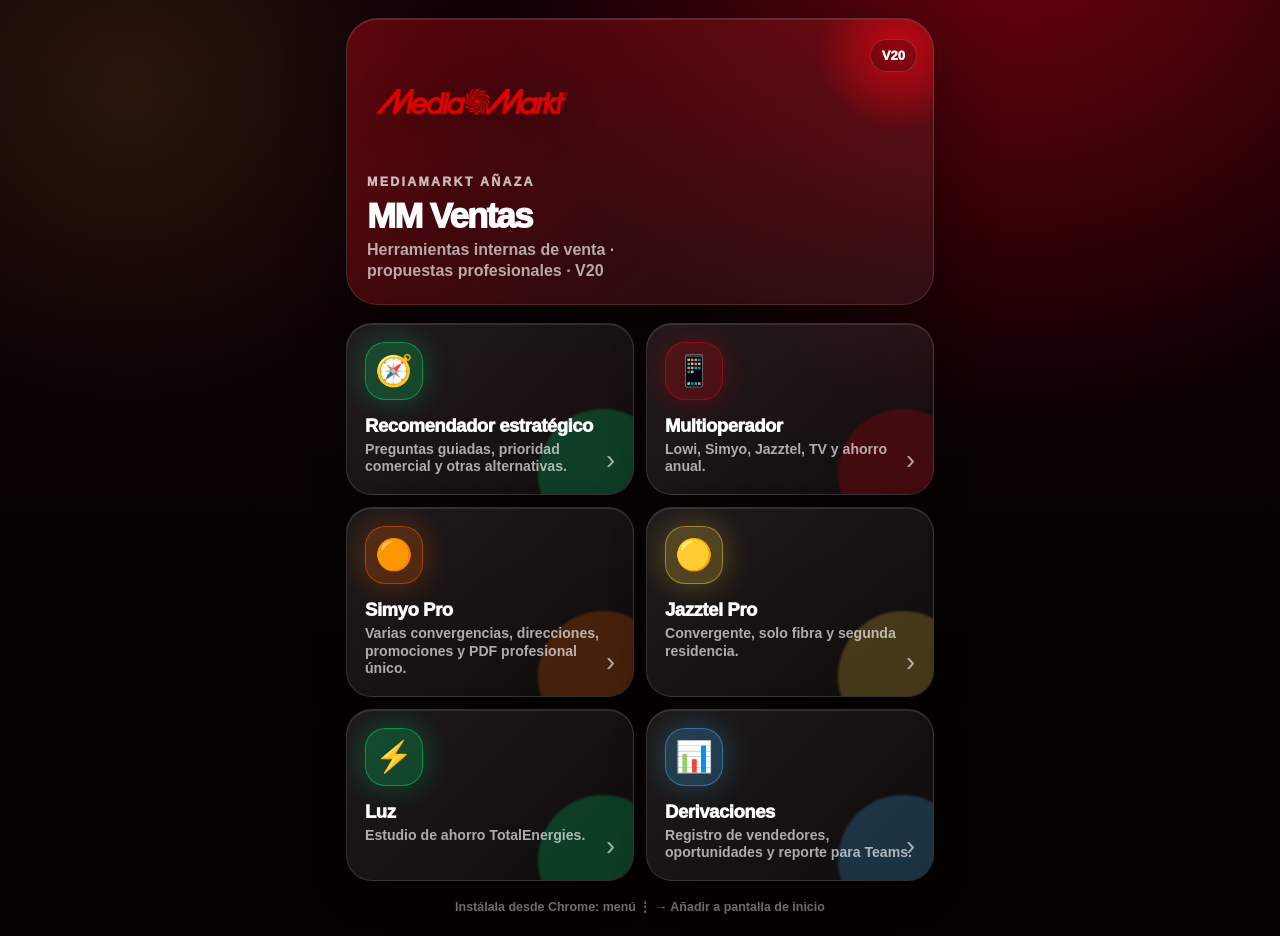
==== index.html @ be8334c9 "Add files via upload" ====
<!DOCTYPE html>
<html lang="es">
<head>
  <meta charset="UTF-8" />
  <meta name="viewport" content="width=device-width, initial-scale=1, viewport-fit=cover, maximum-scale=1, user-scalable=no" />
  <meta name="theme-color" content="#090003" />
  <meta name="mobile-web-app-capable" content="yes" />
  <meta name="apple-mobile-web-app-capable" content="yes" />
  <meta name="apple-mobile-web-app-status-bar-style" content="black-translucent" />
  <title>MM Ventas</title>
  <link rel="manifest" href="manifest.webmanifest">
  <link rel="icon" href="assets/icon.svg" type="image/svg+xml">
  <style>
    :root{--bg:#070003;--bg2:#170006;--card:rgba(255,255,255,.075);--stroke:rgba(255,255,255,.13);--text:#fff;--dim:rgba(255,255,255,.65);--mm:#e30613;--green:#00e676;--yellow:#ffd23f;--orange:#ff6600;--blue:#00ccff}
    *{box-sizing:border-box}
    html,body{margin:0;min-height:100%;background:#070003;color:var(--text);font-family:Inter,Segoe UI,Roboto,Arial,sans-serif;-webkit-tap-highlight-color:transparent}
    body{background:radial-gradient(circle at 80% -10%,rgba(227,6,19,.45),transparent 36%),radial-gradient(circle at 10% 10%,rgba(255,210,63,.10),transparent 24%),linear-gradient(180deg,#110006,#050001 70%);overflow-x:hidden}
    .app{min-height:100dvh;padding:calc(env(safe-area-inset-top,0px) + 18px) 16px calc(env(safe-area-inset-bottom,0px) + 22px);display:flex;flex-direction:column;gap:18px}
    .hero{position:relative;overflow:hidden;border:1px solid rgba(255,255,255,.12);border-radius:32px;padding:24px 20px 22px;background:linear-gradient(135deg,rgba(227,6,19,.34),rgba(255,255,255,.06));box-shadow:0 20px 60px rgba(0,0,0,.40),inset 0 1px 0 rgba(255,255,255,.12);animation:heroIn .45s cubic-bezier(.2,.9,.2,1) both}
    .hero:before{content:"";position:absolute;right:-50px;top:-55px;width:170px;height:170px;border-radius:50%;background:radial-gradient(circle,rgba(227,6,19,.75),transparent 68%);filter:blur(2px)}
    .kicker{font-size:.78rem;letter-spacing:.18em;text-transform:uppercase;font-weight:950;color:rgba(255,255,255,.72)}
    h1{font-size:2.18rem;line-height:.95;margin:10px 0 8px;font-weight:1000;letter-spacing:-.05em}
    .sub{color:var(--dim);font-weight:750;font-size:1rem;max-width:300px;line-height:1.3}
    .badge{position:absolute;right:16px;top:20px;border:1px solid rgba(255,255,255,.15);background:rgba(0,0,0,.25);border-radius:999px;padding:8px 11px;font-weight:950;font-size:.82rem}
    .grid{display:grid;grid-template-columns:1fr;gap:12px;animation:cardsIn .5s .08s cubic-bezier(.2,.9,.2,1) both}
    .card{position:relative;display:flex;align-items:center;gap:15px;text-decoration:none;color:var(--text);min-height:104px;padding:18px;border-radius:26px;border:1px solid var(--stroke);background:linear-gradient(135deg,rgba(255,255,255,.10),rgba(255,255,255,.045));box-shadow:0 16px 36px rgba(0,0,0,.26),inset 0 1px 0 rgba(255,255,255,.10);overflow:hidden;transform:translateZ(0);transition:transform .18s ease,background .18s ease,border-color .18s ease}
    .card:active{transform:scale(.975)}
    .card:after{content:"";position:absolute;right:-35px;bottom:-45px;width:130px;height:130px;border-radius:50%;background:var(--accent);opacity:.22;filter:blur(1px)}
    .icon{width:58px;height:58px;border-radius:20px;display:flex;align-items:center;justify-content:center;background:color-mix(in srgb,var(--accent),transparent 76%);border:1px solid color-mix(in srgb,var(--accent),transparent 55%);font-size:1.9rem;box-shadow:0 0 30px color-mix(in srgb,var(--accent),transparent 70%);flex:0 0 auto}
    .meta{min-width:0;z-index:1}.title{font-size:1.16rem;font-weight:1000;margin-bottom:4px;letter-spacing:-.025em}.desc{font-size:.88rem;color:var(--dim);font-weight:700;line-height:1.25}.arrow{margin-left:auto;font-size:1.7rem;color:rgba(255,255,255,.62);z-index:1}
    .footer{margin-top:auto;color:rgba(255,255,255,.42);font-size:.78rem;text-align:center;font-weight:700;animation:fadeIn .5s .2s both}
    @media (min-width:680px){.app{max-width:620px;margin:0 auto}.grid{grid-template-columns:1fr 1fr}.card{min-height:135px;align-items:flex-start;flex-direction:column}.arrow{position:absolute;right:18px;bottom:18px}}
    @keyframes heroIn{from{opacity:0;transform:translateY(20px) scale(.98)}to{opacity:1;transform:none}}@keyframes cardsIn{from{opacity:0;transform:translateY(28px)}to{opacity:1;transform:none}}@keyframes fadeIn{from{opacity:0}to{opacity:1}}
  </style>
</head>
<body>
  <main class="app">
    <section class="hero">
      <div class="badge">V20</div>
      <img src="assets/mediamarkt-logo.png" alt="MediaMarkt" style="width:210px;max-width:68%;height:auto;display:block;margin-bottom:14px;filter:drop-shadow(0 8px 18px rgba(0,0,0,.28))">
      <div class="kicker">MediaMarkt Añaza</div><h1>MM Ventas</h1><div class="sub">Herramientas internas de venta · propuestas profesionales · V20</div>
    </section>
    <section class="grid">
      <a class="card" style="--accent:#00e676" href="pages/recomendador.html"><div class="icon">🧭</div><div class="meta"><div class="title">Recomendador estratégico</div><div class="desc">Preguntas guiadas, prioridad comercial y otras alternativas.</div></div><div class="arrow">›</div></a>
      <a class="card" style="--accent:#e30613" href="pages/multi.html"><div class="icon">📱</div><div class="meta"><div class="title">Multioperador</div><div class="desc">Lowi, Simyo, Jazztel, TV y ahorro anual.</div></div><div class="arrow">›</div></a>
      <a class="card" style="--accent:#ff6600" href="pages/simyo.html"><div class="icon">🟠</div><div class="meta"><div class="title">Simyo Pro</div><div class="desc">Varias convergencias, direcciones, promociones y PDF profesional único.</div></div><div class="arrow">›</div></a>
      <a class="card" style="--accent:#ffd23f" href="pages/jazztel.html"><div class="icon">🟡</div><div class="meta"><div class="title">Jazztel Pro</div><div class="desc">Convergente, solo fibra y segunda residencia.</div></div><div class="arrow">›</div></a>
      <a class="card" style="--accent:#00e676" href="pages/luz.html"><div class="icon">⚡</div><div class="meta"><div class="title">Luz</div><div class="desc">Estudio de ahorro TotalEnergies.</div></div><div class="arrow">›</div></a>
      <a class="card" style="--accent:#43b9ff" href="pages/derivaciones.html"><div class="icon">📊</div><div class="meta"><div class="title">Derivaciones</div><div class="desc">Registro de vendedores, oportunidades y reporte para Teams.</div></div><div class="arrow">›</div></a>
    </section>
    <div class="footer install-hint">Instálala desde Chrome: menú ⋮ → Añadir a pantalla de inicio</div>
  </main>
  <script>
    if ('serviceWorker' in navigator) {
      window.addEventListener('load', () => navigator.serviceWorker.register('./service-worker.js').catch(()=>{}));
      if (window.matchMedia('(display-mode: standalone)').matches) document.querySelector('.install-hint')?.remove();
    }
  </script>
</body>
</html>
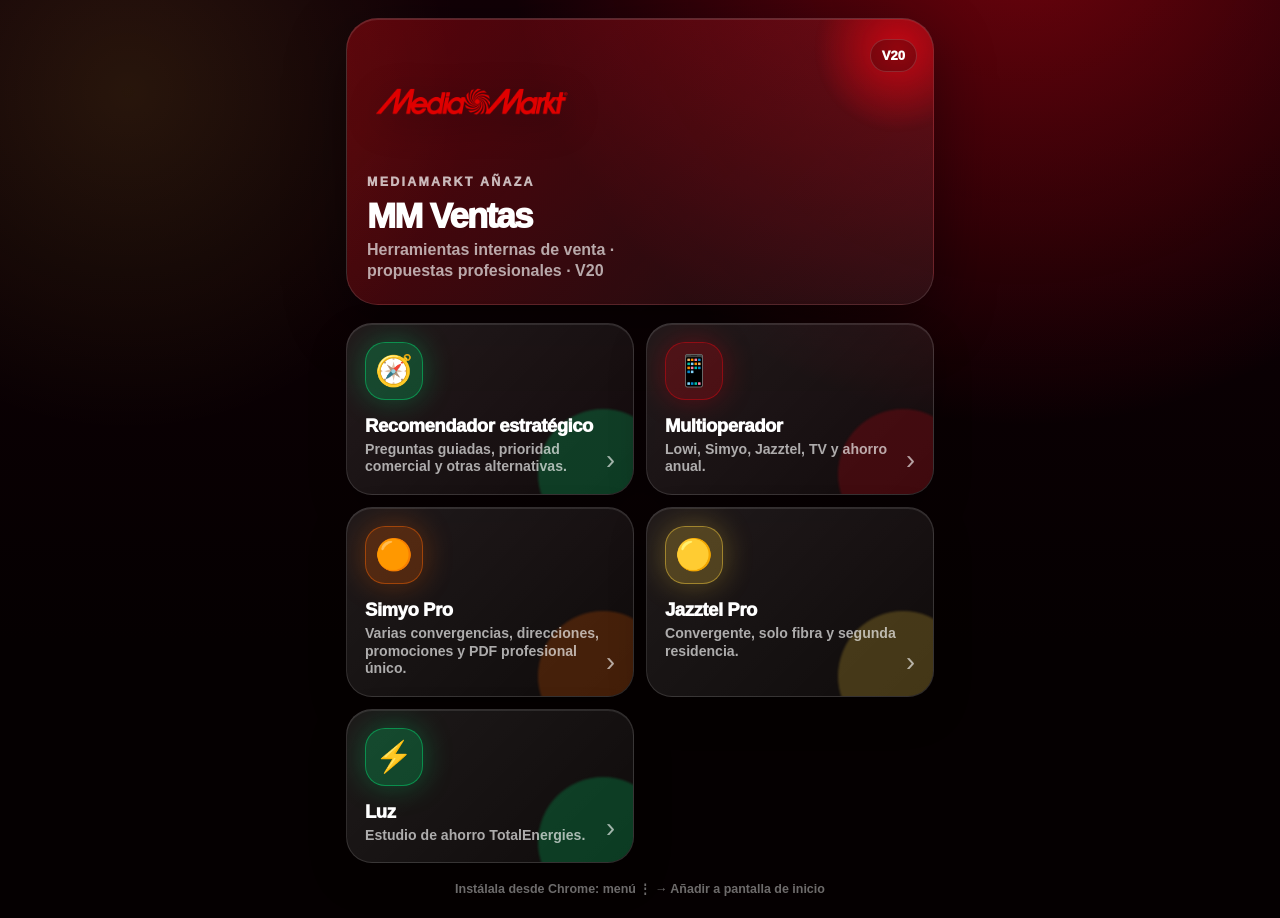
==== commit ae78009e: "Comment out Derivaciones card in index.html Comment out the Derivaciones card in index.html" ====
--- a/index.html
+++ b/index.html
@@ -46,7 +46,7 @@
       <a class="card" style="--accent:#ff6600" href="pages/simyo.html"><div class="icon">🟠</div><div class="meta"><div class="title">Simyo Pro</div><div class="desc">Varias convergencias, direcciones, promociones y PDF profesional único.</div></div><div class="arrow">›</div></a>
       <a class="card" style="--accent:#ffd23f" href="pages/jazztel.html"><div class="icon">🟡</div><div class="meta"><div class="title">Jazztel Pro</div><div class="desc">Convergente, solo fibra y segunda residencia.</div></div><div class="arrow">›</div></a>
       <a class="card" style="--accent:#00e676" href="pages/luz.html"><div class="icon">⚡</div><div class="meta"><div class="title">Luz</div><div class="desc">Estudio de ahorro TotalEnergies.</div></div><div class="arrow">›</div></a>
-      <a class="card" style="--accent:#43b9ff" href="pages/derivaciones.html"><div class="icon">📊</div><div class="meta"><div class="title">Derivaciones</div><div class="desc">Registro de vendedores, oportunidades y reporte para Teams.</div></div><div class="arrow">›</div></a>
+      <!-- <a class="card" style="--accent:#43b9ff" href="pages/derivaciones.html"><div class="icon">📊</div><div class="meta"><div class="title">Derivaciones</div><div class="desc">Registro de vendedores, oportunidades y reporte para Teams.</div></div><div class="arrow">›</div></a>-->
     </section>
     <div class="footer install-hint">Instálala desde Chrome: menú ⋮ → Añadir a pantalla de inicio</div>
   </main>
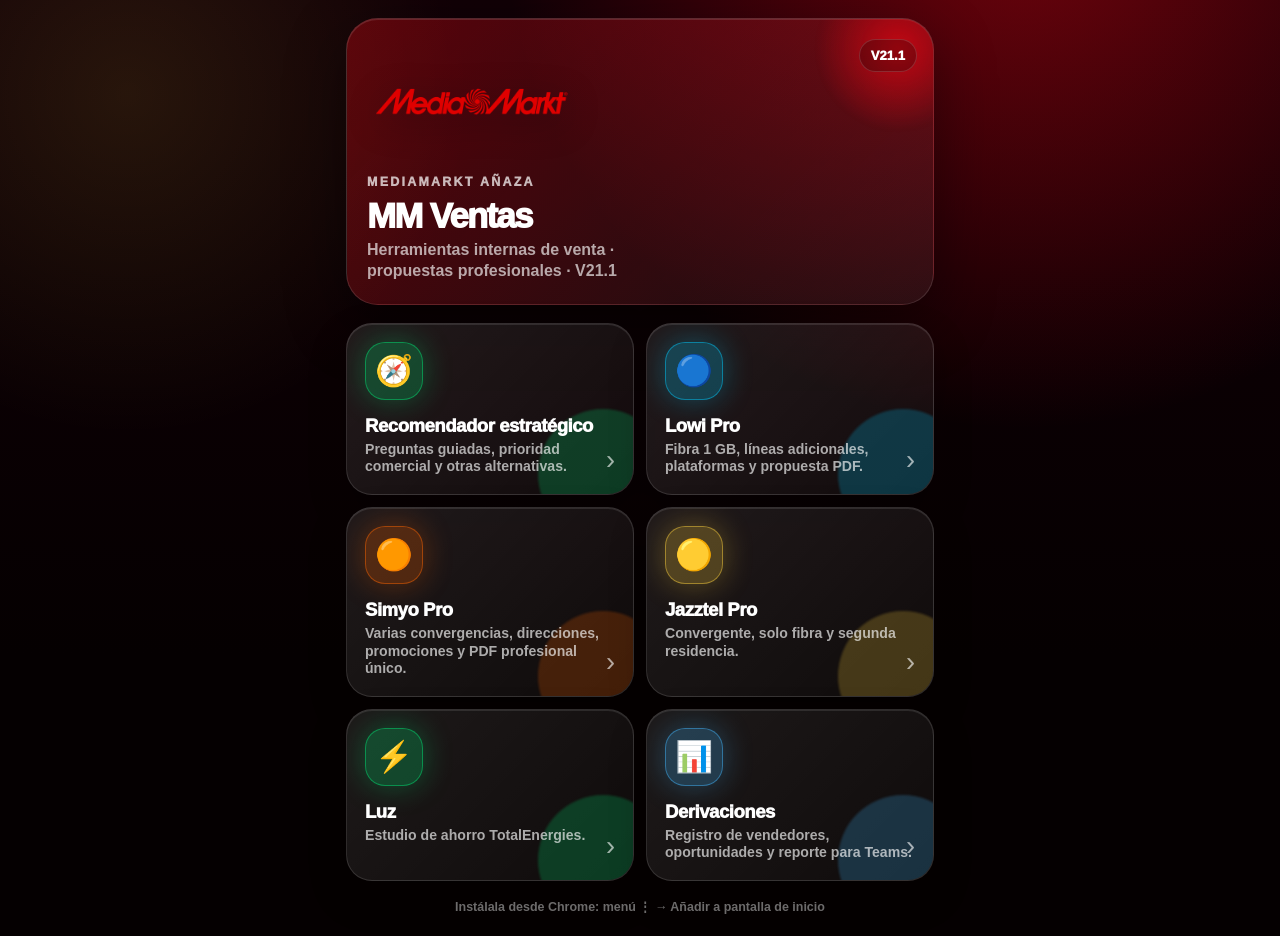
==== commit e437932f: "Add files via upload" ====
--- a/index.html
+++ b/index.html
@@ -36,17 +36,17 @@
 <body>
   <main class="app">
     <section class="hero">
-      <div class="badge">V20</div>
+      <div class="badge">V21.1</div>
       <img src="assets/mediamarkt-logo.png" alt="MediaMarkt" style="width:210px;max-width:68%;height:auto;display:block;margin-bottom:14px;filter:drop-shadow(0 8px 18px rgba(0,0,0,.28))">
-      <div class="kicker">MediaMarkt Añaza</div><h1>MM Ventas</h1><div class="sub">Herramientas internas de venta · propuestas profesionales · V20</div>
+      <div class="kicker">MediaMarkt Añaza</div><h1>MM Ventas</h1><div class="sub">Herramientas internas de venta · propuestas profesionales · V21.1</div>
     </section>
     <section class="grid">
       <a class="card" style="--accent:#00e676" href="pages/recomendador.html"><div class="icon">🧭</div><div class="meta"><div class="title">Recomendador estratégico</div><div class="desc">Preguntas guiadas, prioridad comercial y otras alternativas.</div></div><div class="arrow">›</div></a>
-      <a class="card" style="--accent:#e30613" href="pages/multi.html"><div class="icon">📱</div><div class="meta"><div class="title">Multioperador</div><div class="desc">Lowi, Simyo, Jazztel, TV y ahorro anual.</div></div><div class="arrow">›</div></a>
+      <a class="card" style="--accent:#00ccff" href="pages/lowi.html"><div class="icon">🔵</div><div class="meta"><div class="title">Lowi Pro</div><div class="desc">Fibra 1 GB, líneas adicionales, plataformas y propuesta PDF.</div></div><div class="arrow">›</div></a>
       <a class="card" style="--accent:#ff6600" href="pages/simyo.html"><div class="icon">🟠</div><div class="meta"><div class="title">Simyo Pro</div><div class="desc">Varias convergencias, direcciones, promociones y PDF profesional único.</div></div><div class="arrow">›</div></a>
       <a class="card" style="--accent:#ffd23f" href="pages/jazztel.html"><div class="icon">🟡</div><div class="meta"><div class="title">Jazztel Pro</div><div class="desc">Convergente, solo fibra y segunda residencia.</div></div><div class="arrow">›</div></a>
       <a class="card" style="--accent:#00e676" href="pages/luz.html"><div class="icon">⚡</div><div class="meta"><div class="title">Luz</div><div class="desc">Estudio de ahorro TotalEnergies.</div></div><div class="arrow">›</div></a>
-      <!-- <a class="card" style="--accent:#43b9ff" href="pages/derivaciones.html"><div class="icon">📊</div><div class="meta"><div class="title">Derivaciones</div><div class="desc">Registro de vendedores, oportunidades y reporte para Teams.</div></div><div class="arrow">›</div></a>-->
+      <a class="card" style="--accent:#43b9ff" href="pages/derivaciones.html"><div class="icon">📊</div><div class="meta"><div class="title">Derivaciones</div><div class="desc">Registro de vendedores, oportunidades y reporte para Teams.</div></div><div class="arrow">›</div></a>
     </section>
     <div class="footer install-hint">Instálala desde Chrome: menú ⋮ → Añadir a pantalla de inicio</div>
   </main>
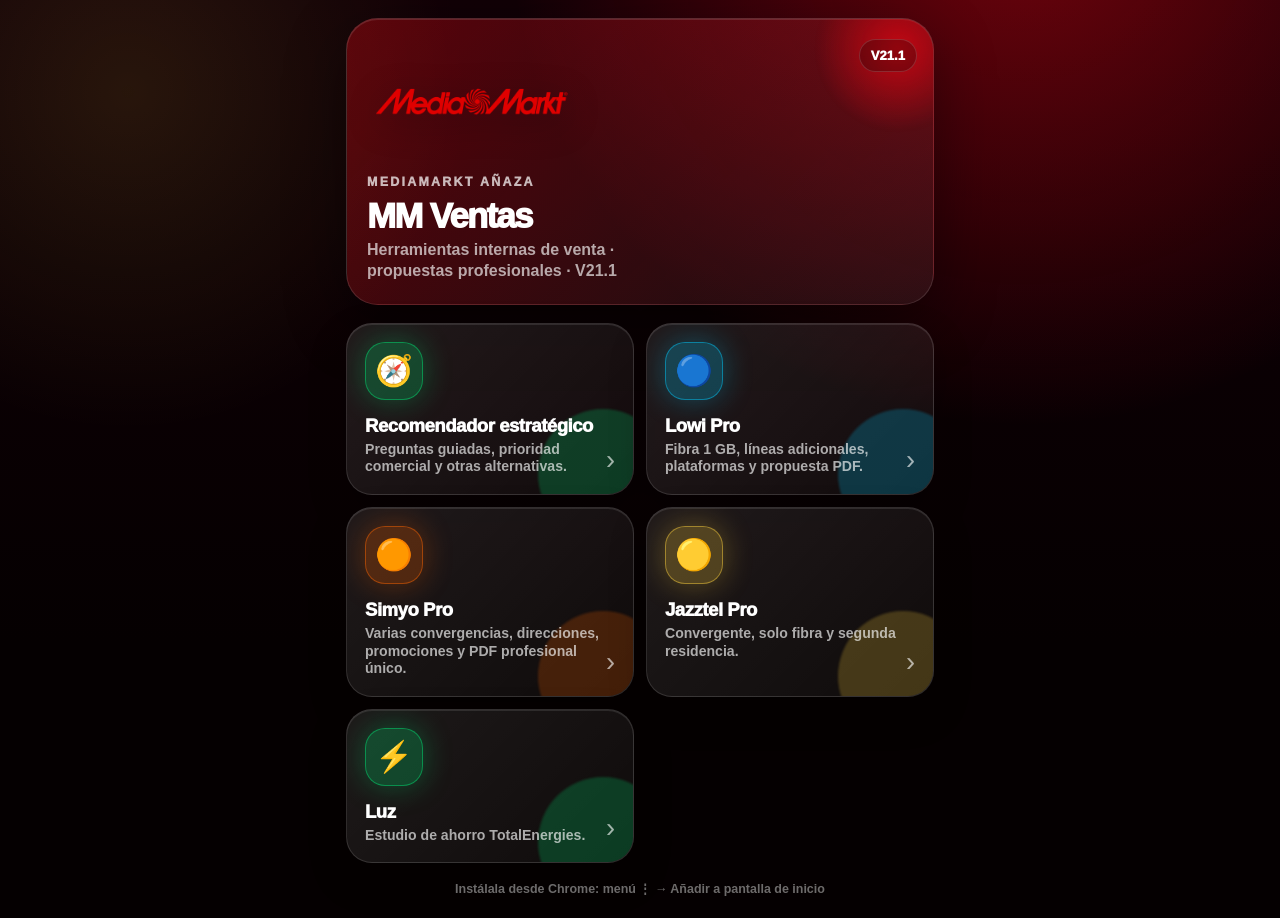
==== commit 005a7b3c: "Comment out Derivaciones card in index.html" ====
--- a/index.html
+++ b/index.html
@@ -46,7 +46,7 @@
       <a class="card" style="--accent:#ff6600" href="pages/simyo.html"><div class="icon">🟠</div><div class="meta"><div class="title">Simyo Pro</div><div class="desc">Varias convergencias, direcciones, promociones y PDF profesional único.</div></div><div class="arrow">›</div></a>
       <a class="card" style="--accent:#ffd23f" href="pages/jazztel.html"><div class="icon">🟡</div><div class="meta"><div class="title">Jazztel Pro</div><div class="desc">Convergente, solo fibra y segunda residencia.</div></div><div class="arrow">›</div></a>
       <a class="card" style="--accent:#00e676" href="pages/luz.html"><div class="icon">⚡</div><div class="meta"><div class="title">Luz</div><div class="desc">Estudio de ahorro TotalEnergies.</div></div><div class="arrow">›</div></a>
-      <a class="card" style="--accent:#43b9ff" href="pages/derivaciones.html"><div class="icon">📊</div><div class="meta"><div class="title">Derivaciones</div><div class="desc">Registro de vendedores, oportunidades y reporte para Teams.</div></div><div class="arrow">›</div></a>
+      <!--<a class="card" style="--accent:#43b9ff" href="pages/derivaciones.html"><div class="icon">📊</div><div class="meta"><div class="title">Derivaciones</div><div class="desc">Registro de vendedores, oportunidades y reporte para Teams.</div></div><div class="arrow">›</div></a>-->
     </section>
     <div class="footer install-hint">Instálala desde Chrome: menú ⋮ → Añadir a pantalla de inicio</div>
   </main>
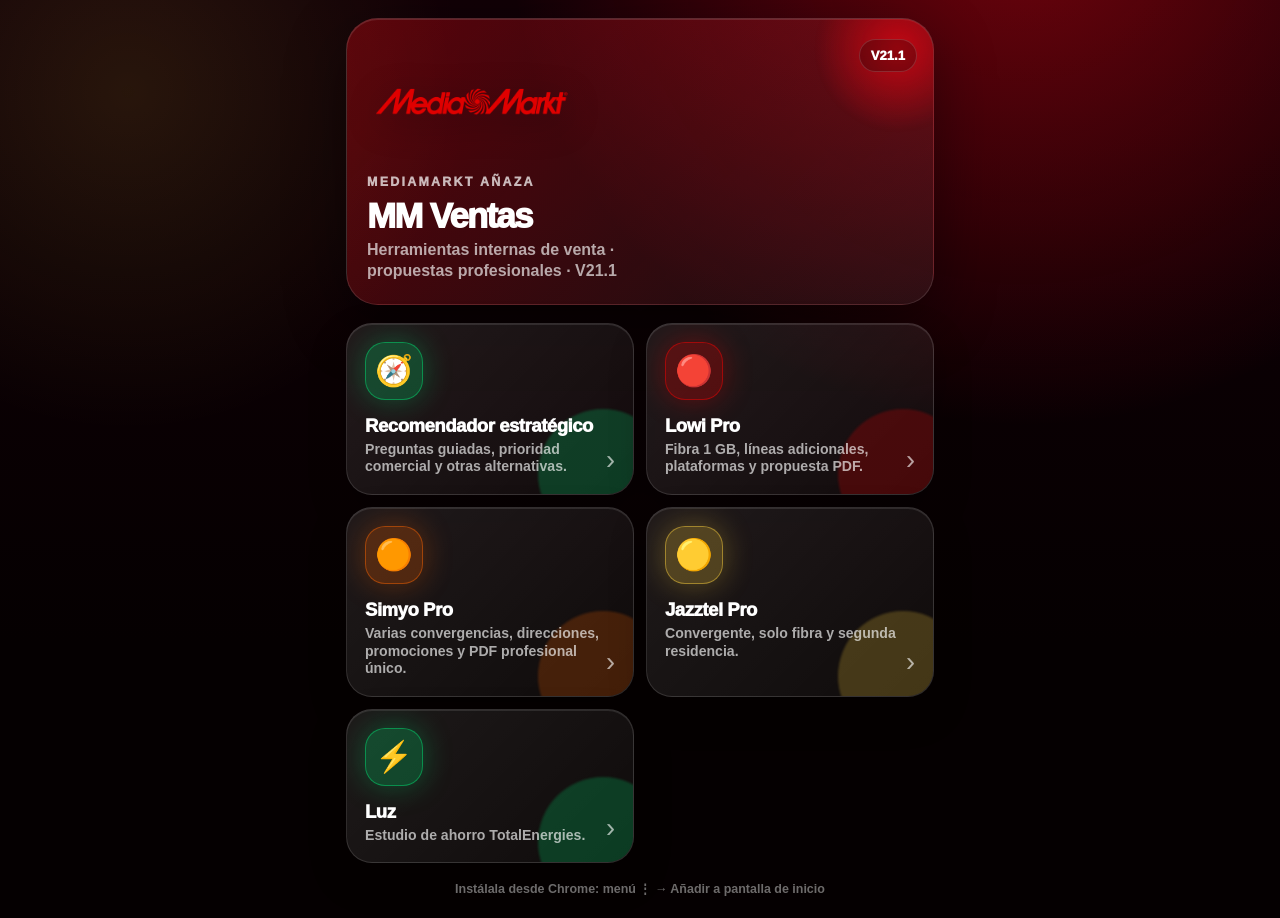
==== commit 18318c1c: "Change Lowi Pro card color from blue to red" ====
--- a/index.html
+++ b/index.html
@@ -42,7 +42,7 @@
     </section>
     <section class="grid">
       <a class="card" style="--accent:#00e676" href="pages/recomendador.html"><div class="icon">🧭</div><div class="meta"><div class="title">Recomendador estratégico</div><div class="desc">Preguntas guiadas, prioridad comercial y otras alternativas.</div></div><div class="arrow">›</div></a>
-      <a class="card" style="--accent:#00ccff" href="pages/lowi.html"><div class="icon">🔵</div><div class="meta"><div class="title">Lowi Pro</div><div class="desc">Fibra 1 GB, líneas adicionales, plataformas y propuesta PDF.</div></div><div class="arrow">›</div></a>
+      <a class="card" style="--accent:#ff0000" href="pages/lowi.html"><div class="icon">🔴</div><div class="meta"><div class="title">Lowi Pro</div><div class="desc">Fibra 1 GB, líneas adicionales, plataformas y propuesta PDF.</div></div><div class="arrow">›</div></a>
       <a class="card" style="--accent:#ff6600" href="pages/simyo.html"><div class="icon">🟠</div><div class="meta"><div class="title">Simyo Pro</div><div class="desc">Varias convergencias, direcciones, promociones y PDF profesional único.</div></div><div class="arrow">›</div></a>
       <a class="card" style="--accent:#ffd23f" href="pages/jazztel.html"><div class="icon">🟡</div><div class="meta"><div class="title">Jazztel Pro</div><div class="desc">Convergente, solo fibra y segunda residencia.</div></div><div class="arrow">›</div></a>
       <a class="card" style="--accent:#00e676" href="pages/luz.html"><div class="icon">⚡</div><div class="meta"><div class="title">Luz</div><div class="desc">Estudio de ahorro TotalEnergies.</div></div><div class="arrow">›</div></a>
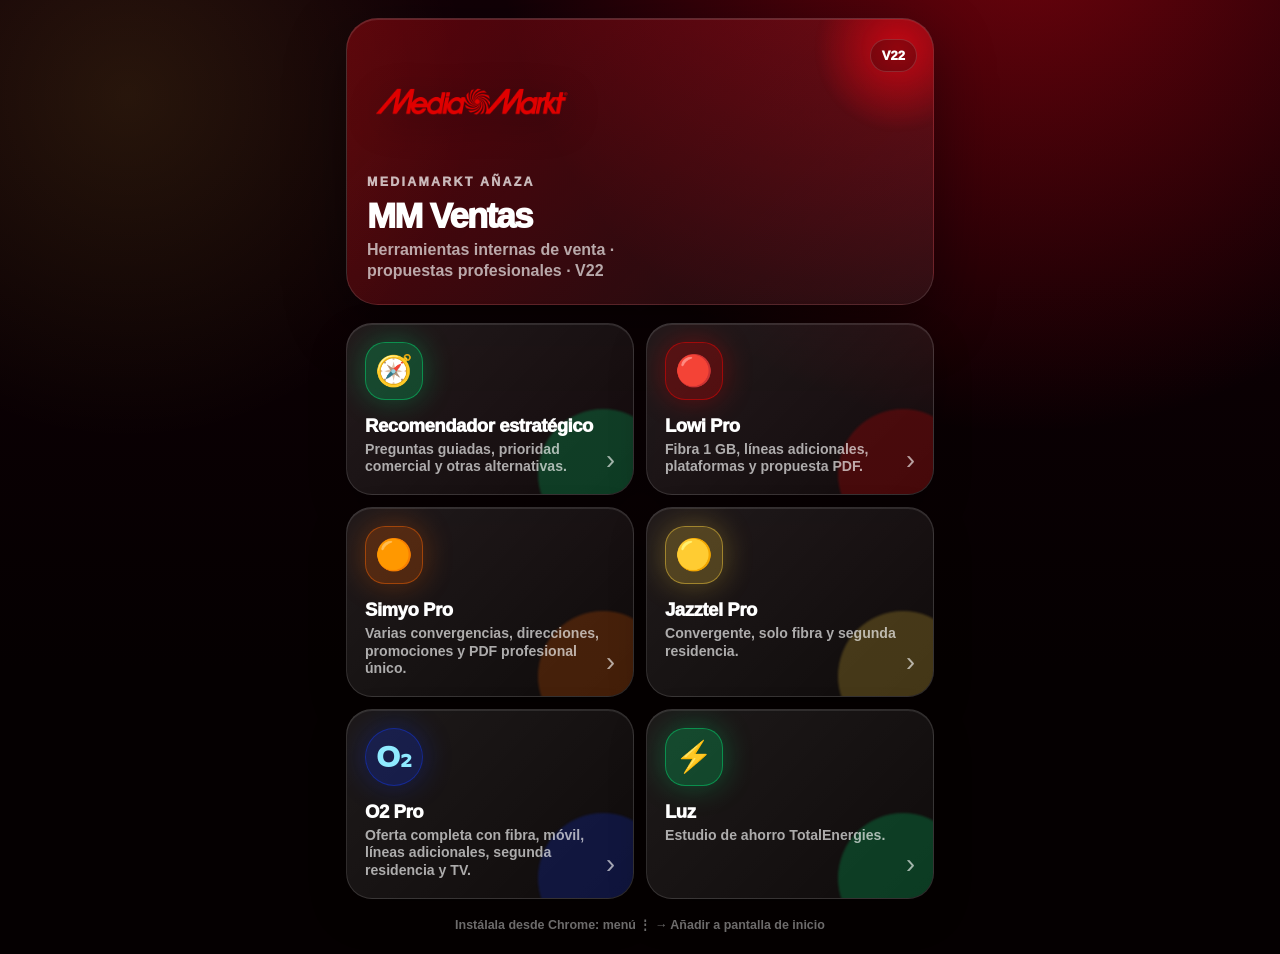
==== commit a32ea719: "Add files via upload" ====
--- a/index.html
+++ b/index.html
@@ -36,15 +36,16 @@
 <body>
   <main class="app">
     <section class="hero">
-      <div class="badge">V21.1</div>
+      <div class="badge">V22</div>
       <img src="assets/mediamarkt-logo.png" alt="MediaMarkt" style="width:210px;max-width:68%;height:auto;display:block;margin-bottom:14px;filter:drop-shadow(0 8px 18px rgba(0,0,0,.28))">
-      <div class="kicker">MediaMarkt Añaza</div><h1>MM Ventas</h1><div class="sub">Herramientas internas de venta · propuestas profesionales · V21.1</div>
+      <div class="kicker">MediaMarkt Añaza</div><h1>MM Ventas</h1><div class="sub">Herramientas internas de venta · propuestas profesionales · V22</div>
     </section>
     <section class="grid">
       <a class="card" style="--accent:#00e676" href="pages/recomendador.html"><div class="icon">🧭</div><div class="meta"><div class="title">Recomendador estratégico</div><div class="desc">Preguntas guiadas, prioridad comercial y otras alternativas.</div></div><div class="arrow">›</div></a>
       <a class="card" style="--accent:#ff0000" href="pages/lowi.html"><div class="icon">🔴</div><div class="meta"><div class="title">Lowi Pro</div><div class="desc">Fibra 1 GB, líneas adicionales, plataformas y propuesta PDF.</div></div><div class="arrow">›</div></a>
       <a class="card" style="--accent:#ff6600" href="pages/simyo.html"><div class="icon">🟠</div><div class="meta"><div class="title">Simyo Pro</div><div class="desc">Varias convergencias, direcciones, promociones y PDF profesional único.</div></div><div class="arrow">›</div></a>
       <a class="card" style="--accent:#ffd23f" href="pages/jazztel.html"><div class="icon">🟡</div><div class="meta"><div class="title">Jazztel Pro</div><div class="desc">Convergente, solo fibra y segunda residencia.</div></div><div class="arrow">›</div></a>
+      <a class="card" style="--accent:#1238ee" href="pages/o2.html"><div class="icon" style="border-radius:50%;font-weight:1000;color:#8feaff">O₂</div><div class="meta"><div class="title">O2 Pro</div><div class="desc">Oferta completa con fibra, móvil, líneas adicionales, segunda residencia y TV.</div></div><div class="arrow">›</div></a>
       <a class="card" style="--accent:#00e676" href="pages/luz.html"><div class="icon">⚡</div><div class="meta"><div class="title">Luz</div><div class="desc">Estudio de ahorro TotalEnergies.</div></div><div class="arrow">›</div></a>
       <!--<a class="card" style="--accent:#43b9ff" href="pages/derivaciones.html"><div class="icon">📊</div><div class="meta"><div class="title">Derivaciones</div><div class="desc">Registro de vendedores, oportunidades y reporte para Teams.</div></div><div class="arrow">›</div></a>-->
     </section>
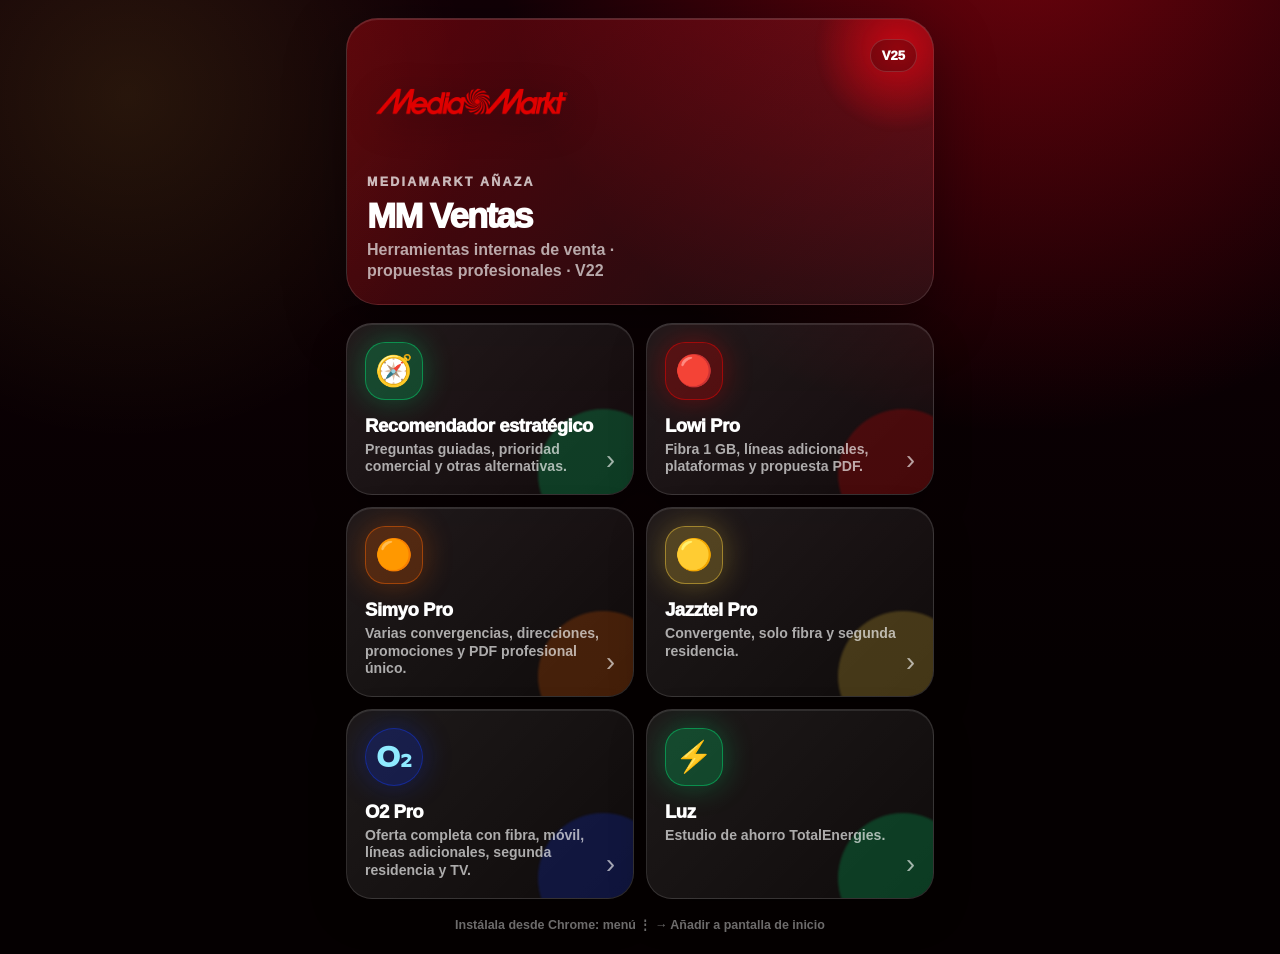
==== commit 5eb33bfe: "Update badge version from V22 to V25" ====
--- a/index.html
+++ b/index.html
@@ -36,7 +36,7 @@
 <body>
   <main class="app">
     <section class="hero">
-      <div class="badge">V22</div>
+      <div class="badge">V25</div>
       <img src="assets/mediamarkt-logo.png" alt="MediaMarkt" style="width:210px;max-width:68%;height:auto;display:block;margin-bottom:14px;filter:drop-shadow(0 8px 18px rgba(0,0,0,.28))">
       <div class="kicker">MediaMarkt Añaza</div><h1>MM Ventas</h1><div class="sub">Herramientas internas de venta · propuestas profesionales · V22</div>
     </section>
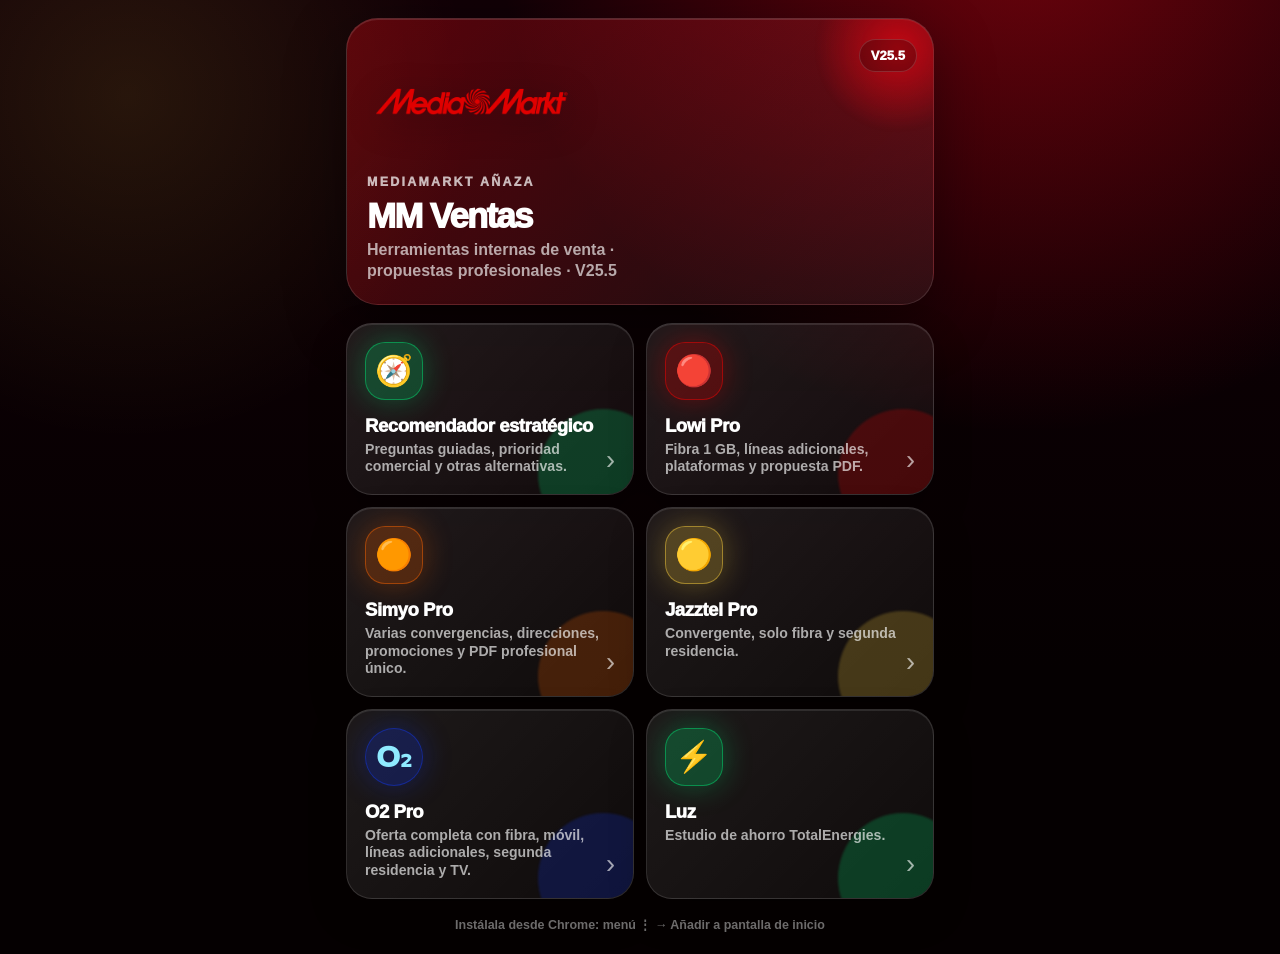
==== commit 4e5a4857: "Add files via upload" ====
--- a/index.html
+++ b/index.html
@@ -36,9 +36,10 @@
 <body>
   <main class="app">
     <section class="hero">
-      <div class="badge">V25</div>
+      <!-- En cada actualización: sincronizar la versión de badge, sub y CACHE_NAME en service-worker.js. -->
+      <div class="badge">V25.5</div>
       <img src="assets/mediamarkt-logo.png" alt="MediaMarkt" style="width:210px;max-width:68%;height:auto;display:block;margin-bottom:14px;filter:drop-shadow(0 8px 18px rgba(0,0,0,.28))">
-      <div class="kicker">MediaMarkt Añaza</div><h1>MM Ventas</h1><div class="sub">Herramientas internas de venta · propuestas profesionales · V22</div>
+      <div class="kicker">MediaMarkt Añaza</div><h1>MM Ventas</h1><div class="sub">Herramientas internas de venta · propuestas profesionales · V25.5</div>
     </section>
     <section class="grid">
       <a class="card" style="--accent:#00e676" href="pages/recomendador.html"><div class="icon">🧭</div><div class="meta"><div class="title">Recomendador estratégico</div><div class="desc">Preguntas guiadas, prioridad comercial y otras alternativas.</div></div><div class="arrow">›</div></a>
@@ -59,3 +60,4 @@
   </script>
 </body>
 </html>
+
